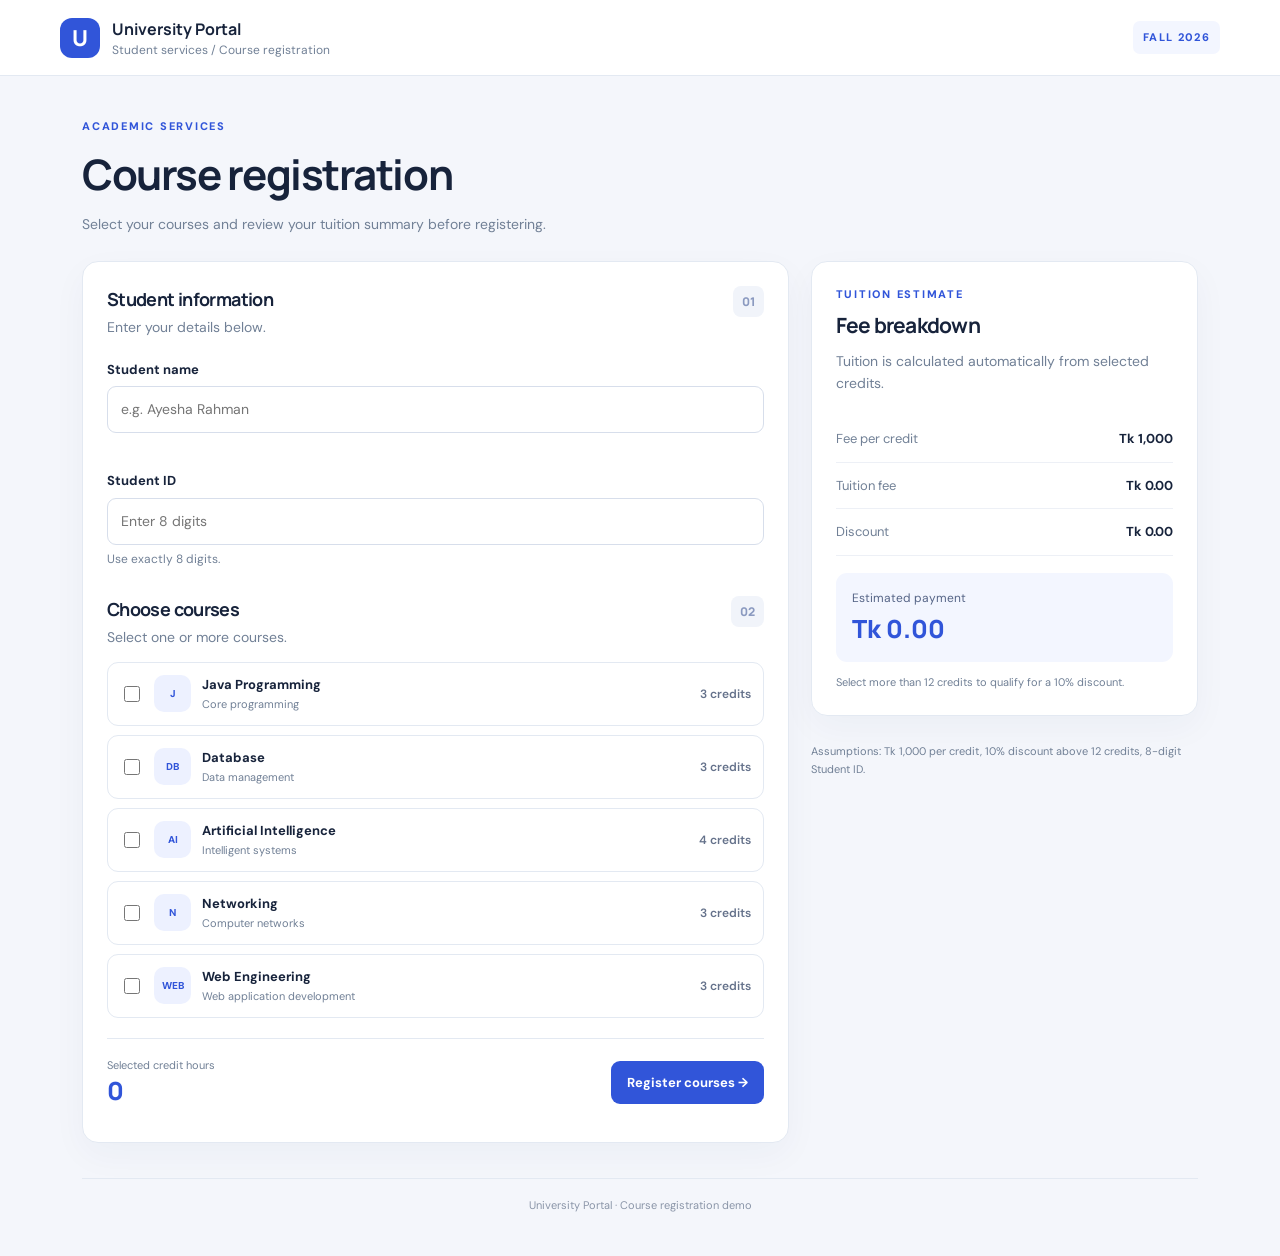
==== Lab_01_University_Course_Registration/index.html @ 403979a3 "Upload assignment dashboard" ====
<!DOCTYPE html>
<html lang="en"><head><meta charset="UTF-8"><meta name="viewport" content="width=device-width, initial-scale=1.0"><title>University Course Registration</title><link rel="stylesheet" href="style.css"></head>
<body>
<header class="topbar"><div class="brand-mark">U</div><div><strong>University Portal</strong><span>Student services / Course registration</span></div><span class="semester">FALL 2026</span></header>
<main class="page"><section class="intro"><p class="eyebrow">ACADEMIC SERVICES</p><h1>Course registration</h1><p>Select your courses and review your tuition summary before registering.</p></section>
<div class="layout"><section class="card"><div class="card-heading"><div><h2>Student information</h2><p>Enter your details below.</p></div><span class="step">01</span></div>
<form id="registrationForm" onsubmit="return false;" novalidate>
<div class="field"><label for="studentName">Student name</label><input id="studentName" type="text" placeholder="e.g. Ayesha Rahman"><small class="field-message"></small></div>
<div class="field"><label for="studentId">Student ID</label><input id="studentId" type="text" inputmode="numeric" maxlength="8" placeholder="Enter 8 digits" onblur="validateStudentId()"><small id="idMessage" class="field-message">Use exactly 8 digits.</small></div>
<div class="card-heading course-heading"><div><h2>Choose courses</h2><p>Select one or more courses.</p></div><span class="step">02</span></div>
<div class="course-list">
<label class="course-option"><input type="checkbox" name="course" value="Java" data-credit="3" onchange="updateCredits()"><span class="course-icon">J</span><span class="course-name"><strong>Java Programming</strong><small>Core programming</small></span><span class="credits">3 credits</span></label>
<label class="course-option"><input type="checkbox" name="course" value="Database" data-credit="3" onchange="updateCredits()"><span class="course-icon">DB</span><span class="course-name"><strong>Database</strong><small>Data management</small></span><span class="credits">3 credits</span></label>
<label class="course-option"><input type="checkbox" name="course" value="AI" data-credit="4" onchange="updateCredits()"><span class="course-icon">AI</span><span class="course-name"><strong>Artificial Intelligence</strong><small>Intelligent systems</small></span><span class="credits">4 credits</span></label>
<label class="course-option"><input type="checkbox" name="course" value="Networking" data-credit="3" onchange="updateCredits()"><span class="course-icon">N</span><span class="course-name"><strong>Networking</strong><small>Computer networks</small></span><span class="credits">3 credits</span></label>
<label class="course-option"><input type="checkbox" name="course" value="Web Engineering" data-credit="3" onchange="updateCredits()"><span class="course-icon">WEB</span><span class="course-name"><strong>Web Engineering</strong><small>Web application development</small></span><span class="credits">3 credits</span></label>
</div><div class="form-footer"><div><span class="muted-label">Selected credit hours</span><strong id="totalCredits" class="credit-number">0</strong></div><button type="button" class="primary-btn" onclick="registerCourses()">Register courses →</button></div><p id="formMessage" class="form-message" role="status" aria-live="polite"></p></form></section>
<aside class="side-column"><section class="card fee-card"><p class="eyebrow">TUITION ESTIMATE</p><h2>Fee breakdown</h2><p class="side-description">Tuition is calculated automatically from selected credits.</p><div class="fee-row"><span>Fee per credit</span><strong>Tk 1,000</strong></div><div class="fee-row"><span>Tuition fee</span><strong id="previewTuition">Tk 0.00</strong></div><div class="fee-row"><span>Discount</span><strong id="previewDiscount">Tk 0.00</strong></div><div class="fee-total"><span>Estimated payment</span><strong id="previewFinal">Tk 0.00</strong></div><p id="discountHint" class="discount-hint">Select more than 12 credits to qualify for a 10% discount.</p></section><section id="summary" class="card summary-card" hidden aria-live="polite"></section><p class="small-note">Assumptions: Tk 1,000 per credit, 10% discount above 12 credits, 8-digit Student ID.</p></aside></div><footer>University Portal · Course registration demo</footer></main><script src="script.js"></script></body></html>
---- Lab_01_University_Course_Registration/style.css ----
@import url('https://fonts.googleapis.com/css2?family=DM+Sans:wght@400;500;600;700&family=Manrope:wght@400;500;600;700;800&display=swap');
:root{--ink:#17233b;--muted:#718096;--line:#e3e9f2;--blue:#3155d9;--blue-dark:#2443b4;--pale:#f3f6ff;--green:#147d58;--bg:#f4f6fb}*{box-sizing:border-box}body{margin:0;background:var(--bg);color:var(--ink);font-family:'DM Sans',Arial,sans-serif;line-height:1.5}.topbar{height:76px;background:#fff;border-bottom:1px solid var(--line);display:flex;align-items:center;gap:12px;padding:0 max(24px,calc((100% - 1160px)/2))}.brand-mark{width:40px;height:40px;display:grid;place-items:center;background:var(--blue);color:#fff;font:800 22px Manrope,sans-serif;border-radius:12px}.topbar strong,.topbar span{display:block}.topbar strong{font-family:Manrope,sans-serif}.topbar div:nth-child(2) span{font-size:12px;color:var(--muted)}.semester{margin-left:auto!important;font-size:11px!important;letter-spacing:.12em;font-weight:800;color:var(--blue)!important;background:var(--pale);padding:8px 10px;border-radius:7px}.page{max-width:1160px;margin:0 auto;padding:42px 22px}.intro{margin-bottom:26px}.eyebrow{font-size:11px;font-weight:800;letter-spacing:.16em;color:var(--blue);margin:0 0 8px}h1,h2{font-family:Manrope,Arial,sans-serif;letter-spacing:-.035em}h1{font-size:clamp(30px,4vw,42px);margin:0 0 8px}h2{font-size:18px;margin:0 0 4px}.intro>p:last-child,.card-heading p,.side-description{color:var(--muted);margin:0;font-size:14px}.layout{display:grid;grid-template-columns:minmax(0,1.55fr) minmax(280px,.85fr);gap:22px;align-items:start}.card{background:#fff;border:1px solid var(--line);border-radius:16px;padding:24px;box-shadow:0 12px 35px #23365a0a;min-width:0}.card-heading{display:flex;justify-content:space-between;align-items:flex-start;margin-bottom:22px}.step{font:800 12px Manrope,sans-serif;color:#8b9ac0;background:#f1f4fa;border-radius:8px;padding:7px 9px}.field{margin-bottom:17px}.field label{display:block;font-size:13px;font-weight:700;margin-bottom:7px}.field input{width:100%;padding:12px 13px;border:1px solid #d7deeb;border-radius:9px;font:inherit;font-size:14px;color:var(--ink);background:#fff}.field input:focus{outline:none;border-color:var(--blue);box-shadow:0 0 0 3px #3155d91a}.field-message{display:block;font-size:12px;color:var(--muted);margin-top:5px;min-height:16px}.course-heading{margin-top:28px;margin-bottom:14px}.course-list{display:grid;gap:9px}.course-option{display:flex;align-items:center;gap:11px;padding:12px;border:1px solid var(--line);border-radius:11px;cursor:pointer}.course-option:hover,.course-option:has(input:checked){border-color:#9caff5;background:#f7f8ff}.course-option input{accent-color:var(--blue);width:16px;height:16px;flex:0 0 auto}.course-icon{width:37px;height:37px;display:grid;place-items:center;border-radius:10px;background:#edf1ff;color:var(--blue);font-size:10px;font-weight:800;flex:0 0 auto}.course-name{display:flex;flex-direction:column;min-width:0}.course-name strong{font-size:13px}.course-name small{font-size:11px;color:var(--muted);margin-top:2px}.credits{margin-left:auto;white-space:nowrap;font-size:12px;color:#65728b;font-weight:600}.form-footer{margin-top:20px;padding-top:18px;border-top:1px solid var(--line);display:flex;justify-content:space-between;align-items:center;gap:15px}.muted-label{display:block;font-size:11px;color:var(--muted)}.credit-number{font:800 25px Manrope,sans-serif;color:var(--blue)}button{font:700 13px 'DM Sans',sans-serif;cursor:pointer;border:0}.primary-btn{background:var(--blue);color:#fff;padding:13px 16px;border-radius:9px}.primary-btn:hover{background:var(--blue-dark)}.form-message{font-size:13px;margin:10px 0 0;color:#b42318}.side-column{display:grid;gap:16px}.fee-card{position:sticky;top:18px}.fee-card h2{font-size:21px;margin-bottom:8px}.side-description{line-height:1.6;margin-bottom:22px}.fee-row{display:flex;justify-content:space-between;gap:10px;padding:13px 0;border-bottom:1px solid #edf0f6;font-size:13px}.fee-row span{color:var(--muted)}.fee-row strong{text-align:right}.fee-total{margin-top:17px;background:var(--pale);padding:16px;border-radius:11px;display:flex;flex-direction:column;gap:4px}.fee-total span{font-size:12px;color:#566587}.fee-total strong{font:800 25px Manrope,sans-serif;color:var(--blue)}.discount-hint,.small-note{font-size:11px;color:var(--muted);line-height:1.6}.discount-hint{margin:12px 0 0}.summary-card h2{color:var(--green)}.summary-card p,.summary-card li{font-size:13px;line-height:1.7}.summary-card h3{font-size:14px;margin-bottom:4px}.summary-card ul{padding-left:20px}footer{text-align:center;font-size:11px;color:#8a95a8;margin-top:35px;padding-top:18px;border-top:1px solid var(--line)}[hidden]{display:none!important}@media(max-width:800px){.layout{grid-template-columns:1fr}.fee-card{position:static}.page{padding:30px 15px}.topbar{padding:0 16px}}@media(max-width:460px){.card{padding:17px}.form-footer{align-items:stretch;flex-direction:column}.primary-btn{width:100%}.course-option{gap:8px}.credits{font-size:11px}.semester{font-size:9px!important;padding:7px}}@media print{body{background:#fff}.topbar,.intro,.course-heading,.course-list,.form-footer,footer,.small-note{display:none}.page{padding:0}.layout{display:block}.card{box-shadow:none}.fee-card{position:static}}
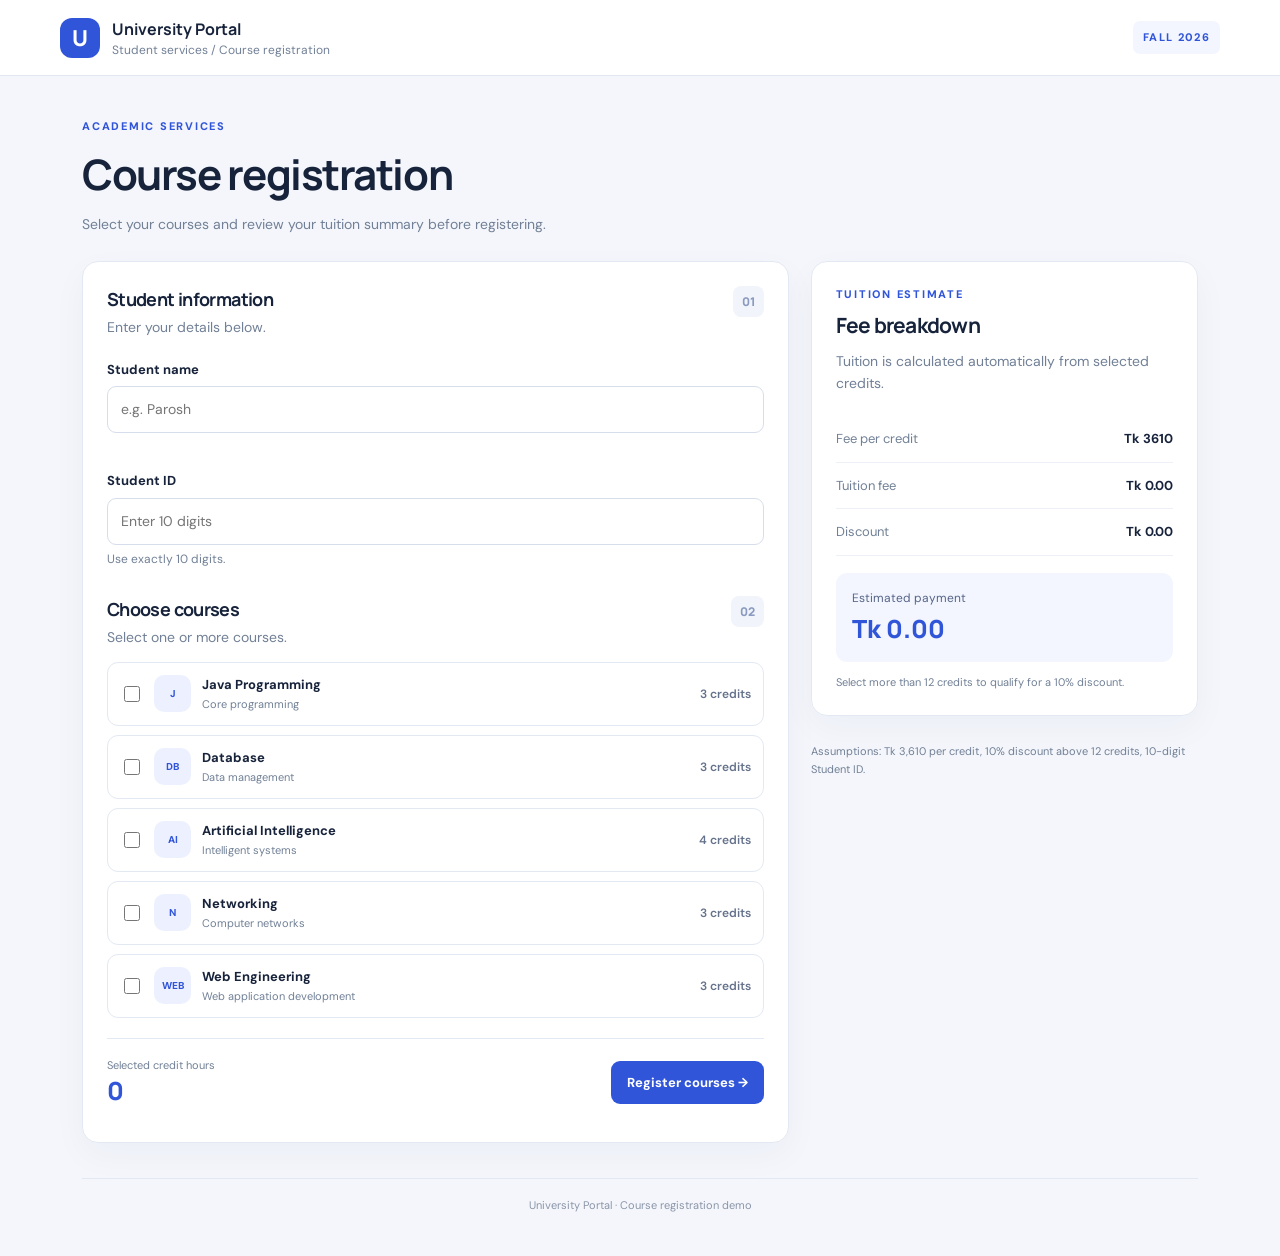
==== commit bb55f21b: "Update project files" ====
--- a/Lab_01_University_Course_Registration/index.html
+++ b/Lab_01_University_Course_Registration/index.html
@@ -1,18 +1,194 @@
-<!DOCTYPE html>
-<html lang="en"><head><meta charset="UTF-8"><meta name="viewport" content="width=device-width, initial-scale=1.0"><title>University Course Registration</title><link rel="stylesheet" href="style.css"></head>
-<body>
-<header class="topbar"><div class="brand-mark">U</div><div><strong>University Portal</strong><span>Student services / Course registration</span></div><span class="semester">FALL 2026</span></header>
-<main class="page"><section class="intro"><p class="eyebrow">ACADEMIC SERVICES</p><h1>Course registration</h1><p>Select your courses and review your tuition summary before registering.</p></section>
-<div class="layout"><section class="card"><div class="card-heading"><div><h2>Student information</h2><p>Enter your details below.</p></div><span class="step">01</span></div>
-<form id="registrationForm" onsubmit="return false;" novalidate>
-<div class="field"><label for="studentName">Student name</label><input id="studentName" type="text" placeholder="e.g. Ayesha Rahman"><small class="field-message"></small></div>
-<div class="field"><label for="studentId">Student ID</label><input id="studentId" type="text" inputmode="numeric" maxlength="8" placeholder="Enter 8 digits" onblur="validateStudentId()"><small id="idMessage" class="field-message">Use exactly 8 digits.</small></div>
-<div class="card-heading course-heading"><div><h2>Choose courses</h2><p>Select one or more courses.</p></div><span class="step">02</span></div>
-<div class="course-list">
-<label class="course-option"><input type="checkbox" name="course" value="Java" data-credit="3" onchange="updateCredits()"><span class="course-icon">J</span><span class="course-name"><strong>Java Programming</strong><small>Core programming</small></span><span class="credits">3 credits</span></label>
-<label class="course-option"><input type="checkbox" name="course" value="Database" data-credit="3" onchange="updateCredits()"><span class="course-icon">DB</span><span class="course-name"><strong>Database</strong><small>Data management</small></span><span class="credits">3 credits</span></label>
-<label class="course-option"><input type="checkbox" name="course" value="AI" data-credit="4" onchange="updateCredits()"><span class="course-icon">AI</span><span class="course-name"><strong>Artificial Intelligence</strong><small>Intelligent systems</small></span><span class="credits">4 credits</span></label>
-<label class="course-option"><input type="checkbox" name="course" value="Networking" data-credit="3" onchange="updateCredits()"><span class="course-icon">N</span><span class="course-name"><strong>Networking</strong><small>Computer networks</small></span><span class="credits">3 credits</span></label>
-<label class="course-option"><input type="checkbox" name="course" value="Web Engineering" data-credit="3" onchange="updateCredits()"><span class="course-icon">WEB</span><span class="course-name"><strong>Web Engineering</strong><small>Web application development</small></span><span class="credits">3 credits</span></label>
-</div><div class="form-footer"><div><span class="muted-label">Selected credit hours</span><strong id="totalCredits" class="credit-number">0</strong></div><button type="button" class="primary-btn" onclick="registerCourses()">Register courses →</button></div><p id="formMessage" class="form-message" role="status" aria-live="polite"></p></form></section>
-<aside class="side-column"><section class="card fee-card"><p class="eyebrow">TUITION ESTIMATE</p><h2>Fee breakdown</h2><p class="side-description">Tuition is calculated automatically from selected credits.</p><div class="fee-row"><span>Fee per credit</span><strong>Tk 1,000</strong></div><div class="fee-row"><span>Tuition fee</span><strong id="previewTuition">Tk 0.00</strong></div><div class="fee-row"><span>Discount</span><strong id="previewDiscount">Tk 0.00</strong></div><div class="fee-total"><span>Estimated payment</span><strong id="previewFinal">Tk 0.00</strong></div><p id="discountHint" class="discount-hint">Select more than 12 credits to qualify for a 10% discount.</p></section><section id="summary" class="card summary-card" hidden aria-live="polite"></section><p class="small-note">Assumptions: Tk 1,000 per credit, 10% discount above 12 credits, 8-digit Student ID.</p></aside></div><footer>University Portal · Course registration demo</footer></main><script src="script.js"></script></body></html>+<!doctype html>
+<html lang="en">
+  <head>
+    <meta charset="UTF-8" />
+    <meta name="viewport" content="width=device-width, initial-scale=1.0" />
+    <title>University Course Registration</title>
+    <link rel="stylesheet" href="style.css" />
+  </head>
+
+  <body>
+    <header class="topbar">
+      <div class="brand-mark">U</div>
+      <div>
+        <strong>University Portal</strong
+        ><span>Student services / Course registration</span>
+      </div>
+      <span class="semester">FALL 2026</span>
+    </header>
+    <main class="page">
+      <section class="intro">
+        <p class="eyebrow">ACADEMIC SERVICES</p>
+        <h1>Course registration</h1>
+        <p>
+          Select your courses and review your tuition summary before
+          registering.
+        </p>
+      </section>
+      <div class="layout">
+        <section class="card">
+          <div class="card-heading">
+            <div>
+              <h2>Student information</h2>
+              <p>Enter your details below.</p>
+            </div>
+            <span class="step">01</span>
+          </div>
+          <form id="registrationForm" onsubmit="return false;" novalidate>
+            <div class="field">
+              <label for="studentName">Student name</label
+              ><input
+                id="studentName"
+                type="text"
+                placeholder="e.g. Parosh"
+              /><small class="field-message"></small>
+            </div>
+            <div class="field">
+              <label for="studentId">Student ID</label
+              ><input
+                id="studentId"
+                type="text"
+                inputmode="numeric"
+                maxlength="10"
+                placeholder="Enter 10 digits"
+                onblur="validateStudentId()"
+              /><small id="idMessage" class="field-message"
+                >Use exactly 10 digits.</small
+              >
+            </div>
+            <div class="card-heading course-heading">
+              <div>
+                <h2>Choose courses</h2>
+                <p>Select one or more courses.</p>
+              </div>
+              <span class="step">02</span>
+            </div>
+            <div class="course-list">
+              <label class="course-option"
+                ><input
+                  type="checkbox"
+                  name="course"
+                  value="Java"
+                  data-credit="3"
+                  onchange="updateCredits()"
+                /><span class="course-icon">J</span
+                ><span class="course-name"
+                  ><strong>Java Programming</strong
+                  ><small>Core programming</small></span
+                ><span class="credits">3 credits</span></label
+              >
+              <label class="course-option"
+                ><input
+                  type="checkbox"
+                  name="course"
+                  value="Database"
+                  data-credit="3"
+                  onchange="updateCredits()"
+                /><span class="course-icon">DB</span
+                ><span class="course-name"
+                  ><strong>Database</strong><small>Data management</small></span
+                ><span class="credits">3 credits</span></label
+              >
+              <label class="course-option"
+                ><input
+                  type="checkbox"
+                  name="course"
+                  value="AI"
+                  data-credit="4"
+                  onchange="updateCredits()"
+                /><span class="course-icon">AI</span
+                ><span class="course-name"
+                  ><strong>Artificial Intelligence</strong
+                  ><small>Intelligent systems</small></span
+                ><span class="credits">4 credits</span></label
+              >
+              <label class="course-option"
+                ><input
+                  type="checkbox"
+                  name="course"
+                  value="Networking"
+                  data-credit="3"
+                  onchange="updateCredits()"
+                /><span class="course-icon">N</span
+                ><span class="course-name"
+                  ><strong>Networking</strong
+                  ><small>Computer networks</small></span
+                ><span class="credits">3 credits</span></label
+              >
+              <label class="course-option"
+                ><input
+                  type="checkbox"
+                  name="course"
+                  value="Web Engineering"
+                  data-credit="3"
+                  onchange="updateCredits()"
+                /><span class="course-icon">WEB</span
+                ><span class="course-name"
+                  ><strong>Web Engineering</strong
+                  ><small>Web application development</small></span
+                ><span class="credits">3 credits</span></label
+              >
+            </div>
+            <div class="form-footer">
+              <div>
+                <span class="muted-label">Selected credit hours</span
+                ><strong id="totalCredits" class="credit-number">0</strong>
+              </div>
+              <button
+                type="button"
+                class="primary-btn"
+                onclick="registerCourses()"
+              >
+                Register courses →
+              </button>
+            </div>
+            <p
+              id="formMessage"
+              class="form-message"
+              role="status"
+              aria-live="polite"
+            ></p>
+          </form>
+        </section>
+        <aside class="side-column">
+          <section class="card fee-card">
+            <p class="eyebrow">TUITION ESTIMATE</p>
+            <h2>Fee breakdown</h2>
+            <p class="side-description">
+              Tuition is calculated automatically from selected credits.
+            </p>
+            <div class="fee-row">
+              <span>Fee per credit</span><strong>Tk 3610</strong>
+            </div>
+            <div class="fee-row">
+              <span>Tuition fee</span
+              ><strong id="previewTuition">Tk 0.00</strong>
+            </div>
+            <div class="fee-row">
+              <span>Discount</span><strong id="previewDiscount">Tk 0.00</strong>
+            </div>
+            <div class="fee-total">
+              <span>Estimated payment</span
+              ><strong id="previewFinal">Tk 0.00</strong>
+            </div>
+            <p id="discountHint" class="discount-hint">
+              Select more than 12 credits to qualify for a 10% discount.
+            </p>
+          </section>
+          <section
+            id="summary"
+            class="card summary-card"
+            hidden
+            aria-live="polite"
+          ></section>
+          <p class="small-note">
+            Assumptions: Tk 3,610 per credit, 10% discount above 12 credits,
+            10-digit Student ID.
+          </p>
+        </aside>
+      </div>
+      <footer>University Portal · Course registration demo</footer>
+    </main>
+    <script src="script.js"></script>
+  </body>
+</html>
--- a/Lab_01_University_Course_Registration/style.css
+++ b/Lab_01_University_Course_Registration/style.css
@@ -1,2 +1,405 @@
-@import url('https://fonts.googleapis.com/css2?family=DM+Sans:wght@400;500;600;700&family=Manrope:wght@400;500;600;700;800&display=swap');
-:root{--ink:#17233b;--muted:#718096;--line:#e3e9f2;--blue:#3155d9;--blue-dark:#2443b4;--pale:#f3f6ff;--green:#147d58;--bg:#f4f6fb}*{box-sizing:border-box}body{margin:0;background:var(--bg);color:var(--ink);font-family:'DM Sans',Arial,sans-serif;line-height:1.5}.topbar{height:76px;background:#fff;border-bottom:1px solid var(--line);display:flex;align-items:center;gap:12px;padding:0 max(24px,calc((100% - 1160px)/2))}.brand-mark{width:40px;height:40px;display:grid;place-items:center;background:var(--blue);color:#fff;font:800 22px Manrope,sans-serif;border-radius:12px}.topbar strong,.topbar span{display:block}.topbar strong{font-family:Manrope,sans-serif}.topbar div:nth-child(2) span{font-size:12px;color:var(--muted)}.semester{margin-left:auto!important;font-size:11px!important;letter-spacing:.12em;font-weight:800;color:var(--blue)!important;background:var(--pale);padding:8px 10px;border-radius:7px}.page{max-width:1160px;margin:0 auto;padding:42px 22px}.intro{margin-bottom:26px}.eyebrow{font-size:11px;font-weight:800;letter-spacing:.16em;color:var(--blue);margin:0 0 8px}h1,h2{font-family:Manrope,Arial,sans-serif;letter-spacing:-.035em}h1{font-size:clamp(30px,4vw,42px);margin:0 0 8px}h2{font-size:18px;margin:0 0 4px}.intro>p:last-child,.card-heading p,.side-description{color:var(--muted);margin:0;font-size:14px}.layout{display:grid;grid-template-columns:minmax(0,1.55fr) minmax(280px,.85fr);gap:22px;align-items:start}.card{background:#fff;border:1px solid var(--line);border-radius:16px;padding:24px;box-shadow:0 12px 35px #23365a0a;min-width:0}.card-heading{display:flex;justify-content:space-between;align-items:flex-start;margin-bottom:22px}.step{font:800 12px Manrope,sans-serif;color:#8b9ac0;background:#f1f4fa;border-radius:8px;padding:7px 9px}.field{margin-bottom:17px}.field label{display:block;font-size:13px;font-weight:700;margin-bottom:7px}.field input{width:100%;padding:12px 13px;border:1px solid #d7deeb;border-radius:9px;font:inherit;font-size:14px;color:var(--ink);background:#fff}.field input:focus{outline:none;border-color:var(--blue);box-shadow:0 0 0 3px #3155d91a}.field-message{display:block;font-size:12px;color:var(--muted);margin-top:5px;min-height:16px}.course-heading{margin-top:28px;margin-bottom:14px}.course-list{display:grid;gap:9px}.course-option{display:flex;align-items:center;gap:11px;padding:12px;border:1px solid var(--line);border-radius:11px;cursor:pointer}.course-option:hover,.course-option:has(input:checked){border-color:#9caff5;background:#f7f8ff}.course-option input{accent-color:var(--blue);width:16px;height:16px;flex:0 0 auto}.course-icon{width:37px;height:37px;display:grid;place-items:center;border-radius:10px;background:#edf1ff;color:var(--blue);font-size:10px;font-weight:800;flex:0 0 auto}.course-name{display:flex;flex-direction:column;min-width:0}.course-name strong{font-size:13px}.course-name small{font-size:11px;color:var(--muted);margin-top:2px}.credits{margin-left:auto;white-space:nowrap;font-size:12px;color:#65728b;font-weight:600}.form-footer{margin-top:20px;padding-top:18px;border-top:1px solid var(--line);display:flex;justify-content:space-between;align-items:center;gap:15px}.muted-label{display:block;font-size:11px;color:var(--muted)}.credit-number{font:800 25px Manrope,sans-serif;color:var(--blue)}button{font:700 13px 'DM Sans',sans-serif;cursor:pointer;border:0}.primary-btn{background:var(--blue);color:#fff;padding:13px 16px;border-radius:9px}.primary-btn:hover{background:var(--blue-dark)}.form-message{font-size:13px;margin:10px 0 0;color:#b42318}.side-column{display:grid;gap:16px}.fee-card{position:sticky;top:18px}.fee-card h2{font-size:21px;margin-bottom:8px}.side-description{line-height:1.6;margin-bottom:22px}.fee-row{display:flex;justify-content:space-between;gap:10px;padding:13px 0;border-bottom:1px solid #edf0f6;font-size:13px}.fee-row span{color:var(--muted)}.fee-row strong{text-align:right}.fee-total{margin-top:17px;background:var(--pale);padding:16px;border-radius:11px;display:flex;flex-direction:column;gap:4px}.fee-total span{font-size:12px;color:#566587}.fee-total strong{font:800 25px Manrope,sans-serif;color:var(--blue)}.discount-hint,.small-note{font-size:11px;color:var(--muted);line-height:1.6}.discount-hint{margin:12px 0 0}.summary-card h2{color:var(--green)}.summary-card p,.summary-card li{font-size:13px;line-height:1.7}.summary-card h3{font-size:14px;margin-bottom:4px}.summary-card ul{padding-left:20px}footer{text-align:center;font-size:11px;color:#8a95a8;margin-top:35px;padding-top:18px;border-top:1px solid var(--line)}[hidden]{display:none!important}@media(max-width:800px){.layout{grid-template-columns:1fr}.fee-card{position:static}.page{padding:30px 15px}.topbar{padding:0 16px}}@media(max-width:460px){.card{padding:17px}.form-footer{align-items:stretch;flex-direction:column}.primary-btn{width:100%}.course-option{gap:8px}.credits{font-size:11px}.semester{font-size:9px!important;padding:7px}}@media print{body{background:#fff}.topbar,.intro,.course-heading,.course-list,.form-footer,footer,.small-note{display:none}.page{padding:0}.layout{display:block}.card{box-shadow:none}.fee-card{position:static}}+@import url("https://fonts.googleapis.com/css2?family=DM+Sans:wght@400;500;600;700&family=Manrope:wght@400;500;600;700;800&display=swap");
+:root {
+  --ink: #17233b;
+  --muted: #718096;
+  --line: #e3e9f2;
+  --blue: #3155d9;
+  --blue-dark: #2443b4;
+  --pale: #f3f6ff;
+  --green: #147d58;
+  --bg: #f4f6fb;
+}
+* {
+  box-sizing: border-box;
+}
+body {
+  margin: 0;
+  background: var(--bg);
+  color: var(--ink);
+  font-family: "DM Sans", Arial, sans-serif;
+  line-height: 1.5;
+}
+.topbar {
+  height: 76px;
+  background: #fff;
+  border-bottom: 1px solid var(--line);
+  display: flex;
+  align-items: center;
+  gap: 12px;
+  padding: 0 max(24px, calc((100% - 1160px) / 2));
+}
+.brand-mark {
+  width: 40px;
+  height: 40px;
+  display: grid;
+  place-items: center;
+  background: var(--blue);
+  color: #fff;
+  font:
+    800 22px Manrope,
+    sans-serif;
+  border-radius: 12px;
+}
+.topbar strong,
+.topbar span {
+  display: block;
+}
+.topbar strong {
+  font-family: Manrope, sans-serif;
+}
+.topbar div:nth-child(2) span {
+  font-size: 12px;
+  color: var(--muted);
+}
+.semester {
+  margin-left: auto !important;
+  font-size: 11px !important;
+  letter-spacing: 0.12em;
+  font-weight: 800;
+  color: var(--blue) !important;
+  background: var(--pale);
+  padding: 8px 10px;
+  border-radius: 7px;
+}
+.page {
+  max-width: 1160px;
+  margin: 0 auto;
+  padding: 42px 22px;
+}
+.intro {
+  margin-bottom: 26px;
+}
+.eyebrow {
+  font-size: 11px;
+  font-weight: 800;
+  letter-spacing: 0.16em;
+  color: var(--blue);
+  margin: 0 0 8px;
+}
+h1,
+h2 {
+  font-family: Manrope, Arial, sans-serif;
+  letter-spacing: -0.035em;
+}
+h1 {
+  font-size: clamp(30px, 4vw, 42px);
+  margin: 0 0 8px;
+}
+h2 {
+  font-size: 18px;
+  margin: 0 0 4px;
+}
+.intro > p:last-child,
+.card-heading p,
+.side-description {
+  color: var(--muted);
+  margin: 0;
+  font-size: 14px;
+}
+.layout {
+  display: grid;
+  grid-template-columns: minmax(0, 1.55fr) minmax(280px, 0.85fr);
+  gap: 22px;
+  align-items: start;
+}
+.card {
+  background: #fff;
+  border: 1px solid var(--line);
+  border-radius: 16px;
+  padding: 24px;
+  box-shadow: 0 12px 35px #23365a0a;
+  min-width: 0;
+}
+.card-heading {
+  display: flex;
+  justify-content: space-between;
+  align-items: flex-start;
+  margin-bottom: 22px;
+}
+.step {
+  font:
+    800 12px Manrope,
+    sans-serif;
+  color: #8b9ac0;
+  background: #f1f4fa;
+  border-radius: 8px;
+  padding: 7px 9px;
+}
+.field {
+  margin-bottom: 17px;
+}
+.field label {
+  display: block;
+  font-size: 13px;
+  font-weight: 700;
+  margin-bottom: 7px;
+}
+.field input {
+  width: 100%;
+  padding: 12px 13px;
+  border: 1px solid #d7deeb;
+  border-radius: 9px;
+  font: inherit;
+  font-size: 14px;
+  color: var(--ink);
+  background: #fff;
+}
+.field input:focus {
+  outline: none;
+  border-color: var(--blue);
+  box-shadow: 0 0 0 3px #3155d91a;
+}
+.field-message {
+  display: block;
+  font-size: 12px;
+  color: var(--muted);
+  margin-top: 5px;
+  min-height: 16px;
+}
+.course-heading {
+  margin-top: 28px;
+  margin-bottom: 14px;
+}
+.course-list {
+  display: grid;
+  gap: 9px;
+}
+.course-option {
+  display: flex;
+  align-items: center;
+  gap: 11px;
+  padding: 12px;
+  border: 1px solid var(--line);
+  border-radius: 11px;
+  cursor: pointer;
+}
+.course-option:hover,
+.course-option:has(input:checked) {
+  border-color: #9caff5;
+  background: #f7f8ff;
+}
+.course-option input {
+  accent-color: var(--blue);
+  width: 16px;
+  height: 16px;
+  flex: 0 0 auto;
+}
+.course-icon {
+  width: 37px;
+  height: 37px;
+  display: grid;
+  place-items: center;
+  border-radius: 10px;
+  background: #edf1ff;
+  color: var(--blue);
+  font-size: 10px;
+  font-weight: 800;
+  flex: 0 0 auto;
+}
+.course-name {
+  display: flex;
+  flex-direction: column;
+  min-width: 0;
+}
+.course-name strong {
+  font-size: 13px;
+}
+.course-name small {
+  font-size: 11px;
+  color: var(--muted);
+  margin-top: 2px;
+}
+.credits {
+  margin-left: auto;
+  white-space: nowrap;
+  font-size: 12px;
+  color: #65728b;
+  font-weight: 600;
+}
+.form-footer {
+  margin-top: 20px;
+  padding-top: 18px;
+  border-top: 1px solid var(--line);
+  display: flex;
+  justify-content: space-between;
+  align-items: center;
+  gap: 15px;
+}
+.muted-label {
+  display: block;
+  font-size: 11px;
+  color: var(--muted);
+}
+.credit-number {
+  font:
+    800 25px Manrope,
+    sans-serif;
+  color: var(--blue);
+}
+button {
+  font:
+    700 13px "DM Sans",
+    sans-serif;
+  cursor: pointer;
+  border: 0;
+}
+.primary-btn {
+  background: var(--blue);
+  color: #fff;
+  padding: 13px 16px;
+  border-radius: 9px;
+}
+.primary-btn:hover {
+  background: var(--blue-dark);
+}
+.form-message {
+  font-size: 13px;
+  margin: 10px 0 0;
+  color: #b42318;
+}
+.side-column {
+  display: grid;
+  gap: 16px;
+}
+.fee-card {
+  position: sticky;
+  top: 18px;
+}
+.fee-card h2 {
+  font-size: 21px;
+  margin-bottom: 8px;
+}
+.side-description {
+  line-height: 1.6;
+  margin-bottom: 22px;
+}
+.fee-row {
+  display: flex;
+  justify-content: space-between;
+  gap: 10px;
+  padding: 13px 0;
+  border-bottom: 1px solid #edf0f6;
+  font-size: 13px;
+}
+.fee-row span {
+  color: var(--muted);
+}
+.fee-row strong {
+  text-align: right;
+}
+.fee-total {
+  margin-top: 17px;
+  background: var(--pale);
+  padding: 16px;
+  border-radius: 11px;
+  display: flex;
+  flex-direction: column;
+  gap: 4px;
+}
+.fee-total span {
+  font-size: 12px;
+  color: #566587;
+}
+.fee-total strong {
+  font:
+    800 25px Manrope,
+    sans-serif;
+  color: var(--blue);
+}
+.discount-hint,
+.small-note {
+  font-size: 11px;
+  color: var(--muted);
+  line-height: 1.6;
+}
+.discount-hint {
+  margin: 12px 0 0;
+}
+.summary-card h2 {
+  color: var(--green);
+}
+.summary-card p,
+.summary-card li {
+  font-size: 13px;
+  line-height: 1.7;
+}
+.summary-card h3 {
+  font-size: 14px;
+  margin-bottom: 4px;
+}
+.summary-card ul {
+  padding-left: 20px;
+}
+footer {
+  text-align: center;
+  font-size: 11px;
+  color: #8a95a8;
+  margin-top: 35px;
+  padding-top: 18px;
+  border-top: 1px solid var(--line);
+}
+[hidden] {
+  display: none !important;
+}
+@media (max-width: 800px) {
+  .layout {
+    grid-template-columns: 1fr;
+  }
+  .fee-card {
+    position: static;
+  }
+  .page {
+    padding: 30px 15px;
+  }
+  .topbar {
+    padding: 0 16px;
+  }
+}
+@media (max-width: 460px) {
+  .card {
+    padding: 17px;
+  }
+  .form-footer {
+    align-items: stretch;
+    flex-direction: column;
+  }
+  .primary-btn {
+    width: 100%;
+  }
+  .course-option {
+    gap: 8px;
+  }
+  .credits {
+    font-size: 11px;
+  }
+  .semester {
+    font-size: 9px !important;
+    padding: 7px;
+  }
+}
+@media print {
+  body {
+    background: #fff;
+  }
+  .topbar,
+  .intro,
+  .course-heading,
+  .course-list,
+  .form-footer,
+  footer,
+  .small-note {
+    display: none;
+  }
+  .page {
+    padding: 0;
+  }
+  .layout {
+    display: block;
+  }
+  .card {
+    box-shadow: none;
+  }
+  .fee-card {
+    position: static;
+  }
+}
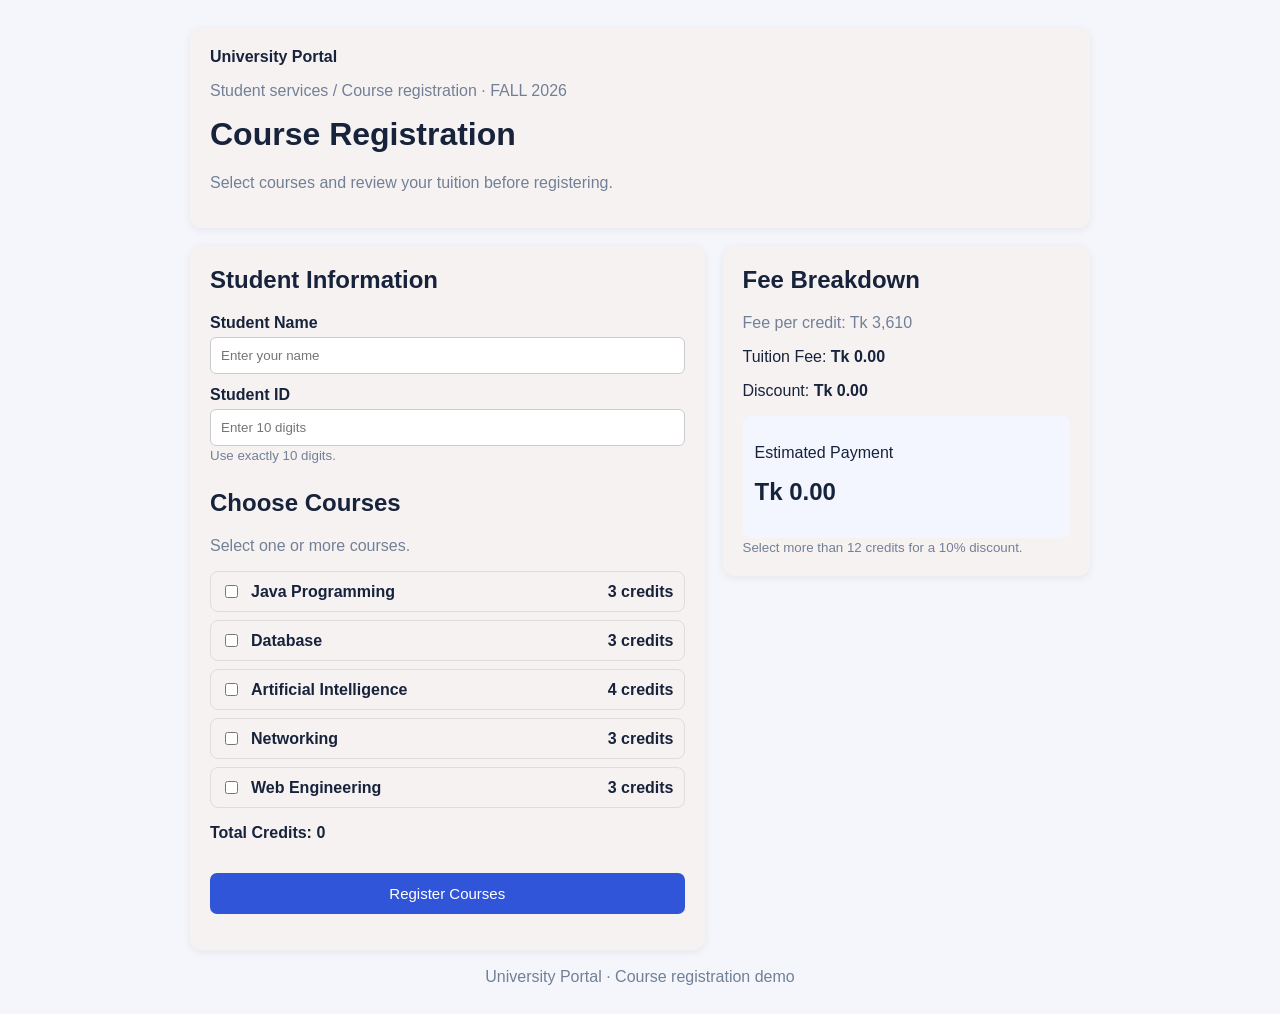
==== commit b12f75ff: "New Assignment 1 to 10 of HTML, CSS and JavaScript" ====
--- a/Lab_01_University_Course_Registration/index.html
+++ b/Lab_01_University_Course_Registration/index.html
@@ -4,191 +4,315 @@
     <meta charset="UTF-8" />
     <meta name="viewport" content="width=device-width, initial-scale=1.0" />
     <title>University Course Registration</title>
-    <link rel="stylesheet" href="style.css" />
+    <style>
+      body {
+        font-family: Arial, sans-serif;
+        background: #f4f6fb;
+        color: #17233b;
+        padding: 20px;
+      }
+      .page {
+        max-width: 900px;
+        margin: auto;
+      }
+      .card {
+        background: rgb(247, 242, 242);
+        padding: 20px;
+        margin-bottom: 18px;
+        border-radius: 12px;
+        box-shadow: 0 2px 10px #0001;
+      }
+      h1,
+      h2 {
+        margin-top: 0;
+      }
+      label {
+        display: block;
+        margin: 12px 0 5px;
+        font-weight: bold;
+      }
+      input[type="text"] {
+        width: 100%;
+        padding: 10px;
+        box-sizing: border-box;
+        border: 1px solid #ccc;
+        border-radius: 6px;
+      }
+      .course {
+        display: flex;
+        align-items: center;
+        gap: 10px;
+        padding: 10px;
+        margin: 8px 0;
+        border: 1px solid #ddd;
+        border-radius: 8px;
+      }
+      .course span {
+        flex: 1;
+      }
+      button {
+        width: 100%;
+        padding: 12px;
+        margin-top: 15px;
+        background: #3155d9;
+        color: white;
+        border: 0;
+        border-radius: 7px;
+        cursor: pointer;
+        font-size: 15px;
+      }
+      button:hover {
+        background: #2443b4;
+      }
+      .muted {
+        color: #718096;
+      }
+      .total {
+        background: #f3f6ff;
+        padding: 12px;
+        border-radius: 8px;
+      }
+      .error {
+        color: #b42318;
+      }
+      .success {
+        color: #147d58;
+      }
+      #summary {
+        display: none;
+      }
+      @media (min-width: 700px) {
+        .columns {
+          display: grid;
+          grid-template-columns: 1.4fr 1fr;
+          gap: 18px;
+          align-items: start;
+        }
+      }
+    </style>
   </head>
-
   <body>
-    <header class="topbar">
-      <div class="brand-mark">U</div>
-      <div>
-        <strong>University Portal</strong
-        ><span>Student services / Course registration</span>
-      </div>
-      <span class="semester">FALL 2026</span>
-    </header>
-    <main class="page">
-      <section class="intro">
-        <p class="eyebrow">ACADEMIC SERVICES</p>
-        <h1>Course registration</h1>
-        <p>
-          Select your courses and review your tuition summary before
-          registering.
+    <div class="page">
+      <header class="card">
+        <strong>University Portal</strong>
+        <p class="muted">Student services / Course registration · FALL 2026</p>
+        <h1>Course Registration</h1>
+        <p class="muted">
+          Select courses and review your tuition before registering.
         </p>
-      </section>
-      <div class="layout">
+      </header>
+
+      <div class="columns">
         <section class="card">
-          <div class="card-heading">
-            <div>
-              <h2>Student information</h2>
-              <p>Enter your details below.</p>
+          <h2>Student Information</h2>
+          <label for="studentName">Student Name</label>
+          <input type="text" id="studentName" placeholder="Enter your name" />
+
+          <label for="studentId">Student ID</label>
+          <input
+            type="text"
+            id="studentId"
+            maxlength="10"
+            placeholder="Enter 10 digits"
+            onblur="validateStudentId()"
+          />
+          <small id="idMessage" class="muted">Use exactly 10 digits.</small>
+
+          <h2 style="margin-top: 25px">Choose Courses</h2>
+          <p class="muted">Select one or more courses.</p>
+
+          <label class="course"
+            ><input
+              type="checkbox"
+              name="course"
+              value="Java Programming"
+              data-credit="3"
+              onchange="updateCredits()"
+            /><span>Java Programming</span>3 credits</label
+          >
+          <label class="course"
+            ><input
+              type="checkbox"
+              name="course"
+              value="Database"
+              data-credit="3"
+              onchange="updateCredits()"
+            /><span>Database</span>3 credits</label
+          >
+          <label class="course"
+            ><input
+              type="checkbox"
+              name="course"
+              value="Artificial Intelligence"
+              data-credit="4"
+              onchange="updateCredits()"
+            /><span>Artificial Intelligence</span>4 credits</label
+          >
+          <label class="course"
+            ><input
+              type="checkbox"
+              name="course"
+              value="Networking"
+              data-credit="3"
+              onchange="updateCredits()"
+            /><span>Networking</span>3 credits</label
+          >
+          <label class="course"
+            ><input
+              type="checkbox"
+              name="course"
+              value="Web Engineering"
+              data-credit="3"
+              onchange="updateCredits()"
+            /><span>Web Engineering</span>3 credits</label
+          >
+
+          <p>
+            <strong>Total Credits: <span id="totalCredits">0</span></strong>
+          </p>
+          <button type="button" onclick="registerCourses()">
+            Register Courses
+          </button>
+          <p id="formMessage" class="error" role="status"></p>
+        </section>
+
+        <aside>
+          <section class="card">
+            <h2>Fee Breakdown</h2>
+            <p class="muted">Fee per credit: Tk 3,610</p>
+            <p>Tuition Fee: <strong id="previewTuition">Tk 0.00</strong></p>
+            <p>Discount: <strong id="previewDiscount">Tk 0.00</strong></p>
+            <div class="total">
+              <p>Estimated Payment</p>
+              <h2 id="previewFinal">Tk 0.00</h2>
             </div>
-            <span class="step">01</span>
-          </div>
-          <form id="registrationForm" onsubmit="return false;" novalidate>
-            <div class="field">
-              <label for="studentName">Student name</label
-              ><input
-                id="studentName"
-                type="text"
-                placeholder="e.g. Parosh"
-              /><small class="field-message"></small>
-            </div>
-            <div class="field">
-              <label for="studentId">Student ID</label
-              ><input
-                id="studentId"
-                type="text"
-                inputmode="numeric"
-                maxlength="10"
-                placeholder="Enter 10 digits"
-                onblur="validateStudentId()"
-              /><small id="idMessage" class="field-message"
-                >Use exactly 10 digits.</small
-              >
-            </div>
-            <div class="card-heading course-heading">
-              <div>
-                <h2>Choose courses</h2>
-                <p>Select one or more courses.</p>
-              </div>
-              <span class="step">02</span>
-            </div>
-            <div class="course-list">
-              <label class="course-option"
-                ><input
-                  type="checkbox"
-                  name="course"
-                  value="Java"
-                  data-credit="3"
-                  onchange="updateCredits()"
-                /><span class="course-icon">J</span
-                ><span class="course-name"
-                  ><strong>Java Programming</strong
-                  ><small>Core programming</small></span
-                ><span class="credits">3 credits</span></label
-              >
-              <label class="course-option"
-                ><input
-                  type="checkbox"
-                  name="course"
-                  value="Database"
-                  data-credit="3"
-                  onchange="updateCredits()"
-                /><span class="course-icon">DB</span
-                ><span class="course-name"
-                  ><strong>Database</strong><small>Data management</small></span
-                ><span class="credits">3 credits</span></label
-              >
-              <label class="course-option"
-                ><input
-                  type="checkbox"
-                  name="course"
-                  value="AI"
-                  data-credit="4"
-                  onchange="updateCredits()"
-                /><span class="course-icon">AI</span
-                ><span class="course-name"
-                  ><strong>Artificial Intelligence</strong
-                  ><small>Intelligent systems</small></span
-                ><span class="credits">4 credits</span></label
-              >
-              <label class="course-option"
-                ><input
-                  type="checkbox"
-                  name="course"
-                  value="Networking"
-                  data-credit="3"
-                  onchange="updateCredits()"
-                /><span class="course-icon">N</span
-                ><span class="course-name"
-                  ><strong>Networking</strong
-                  ><small>Computer networks</small></span
-                ><span class="credits">3 credits</span></label
-              >
-              <label class="course-option"
-                ><input
-                  type="checkbox"
-                  name="course"
-                  value="Web Engineering"
-                  data-credit="3"
-                  onchange="updateCredits()"
-                /><span class="course-icon">WEB</span
-                ><span class="course-name"
-                  ><strong>Web Engineering</strong
-                  ><small>Web application development</small></span
-                ><span class="credits">3 credits</span></label
-              >
-            </div>
-            <div class="form-footer">
-              <div>
-                <span class="muted-label">Selected credit hours</span
-                ><strong id="totalCredits" class="credit-number">0</strong>
-              </div>
-              <button
-                type="button"
-                class="primary-btn"
-                onclick="registerCourses()"
-              >
-                Register courses →
-              </button>
-            </div>
-            <p
-              id="formMessage"
-              class="form-message"
-              role="status"
-              aria-live="polite"
-            ></p>
-          </form>
-        </section>
-        <aside class="side-column">
-          <section class="card fee-card">
-            <p class="eyebrow">TUITION ESTIMATE</p>
-            <h2>Fee breakdown</h2>
-            <p class="side-description">
-              Tuition is calculated automatically from selected credits.
-            </p>
-            <div class="fee-row">
-              <span>Fee per credit</span><strong>Tk 3610</strong>
-            </div>
-            <div class="fee-row">
-              <span>Tuition fee</span
-              ><strong id="previewTuition">Tk 0.00</strong>
-            </div>
-            <div class="fee-row">
-              <span>Discount</span><strong id="previewDiscount">Tk 0.00</strong>
-            </div>
-            <div class="fee-total">
-              <span>Estimated payment</span
-              ><strong id="previewFinal">Tk 0.00</strong>
-            </div>
-            <p id="discountHint" class="discount-hint">
-              Select more than 12 credits to qualify for a 10% discount.
-            </p>
+            <small id="discountHint" class="muted"
+              >Select more than 12 credits for a 10% discount.</small
+            >
           </section>
-          <section
-            id="summary"
-            class="card summary-card"
-            hidden
-            aria-live="polite"
-          ></section>
-          <p class="small-note">
-            Assumptions: Tk 3,610 per credit, 10% discount above 12 credits,
-            10-digit Student ID.
-          </p>
+          <section class="card" id="summary"></section>
         </aside>
       </div>
-      <footer>University Portal · Course registration demo</footer>
-    </main>
-    <script src="script.js"></script>
+      <footer class="muted" style="text-align: center">
+        University Portal · Course registration demo
+      </footer>
+    </div>
+
+    <script>
+      const FEE = 3610;
+      const DISCOUNT = 10;
+
+      function money(amount) {
+        return (
+          "Tk " +
+          amount.toLocaleString("en-BD", {
+            minimumFractionDigits: 2,
+            maximumFractionDigits: 2,
+          })
+        );
+      }
+
+      function validateStudentId() {
+        const id = document.getElementById("studentId").value.trim();
+        const message = document.getElementById("idMessage");
+        const valid = /^\d{10}$/.test(id);
+
+        message.textContent = valid
+          ? "Student ID is valid."
+          : "Student ID must contain exactly 10 digits.";
+        message.className = valid ? "success" : "error";
+        return valid;
+      }
+
+      function updateCredits() {
+        const courses = document.querySelectorAll(
+          'input[name="course"]:checked',
+        );
+        let credits = 0;
+
+        courses.forEach((course) => (credits += Number(course.dataset.credit)));
+
+        const tuition = credits * FEE;
+        const discount = credits > 12 ? (tuition * DISCOUNT) / 100 : 0;
+
+        document.getElementById("totalCredits").textContent = credits;
+        document.getElementById("previewTuition").textContent = money(tuition);
+        document.getElementById("previewDiscount").textContent =
+          money(discount);
+        document.getElementById("previewFinal").textContent = money(
+          tuition - discount,
+        );
+        document.getElementById("discountHint").textContent =
+          credits > 12
+            ? "10% discount applied."
+            : "Select more than 12 credits for a 10% discount.";
+      }
+
+      function registerCourses() {
+        const name = document.getElementById("studentName").value.trim();
+        const id = document.getElementById("studentId").value.trim();
+        const courses = document.querySelectorAll(
+          'input[name="course"]:checked',
+        );
+        const message = document.getElementById("formMessage");
+        const summary = document.getElementById("summary");
+
+        if (!name) {
+          message.textContent = "Please enter the student name.";
+          return;
+        }
+        if (!validateStudentId()) {
+          message.textContent = "Please enter a valid 10-digit Student ID.";
+          return;
+        }
+        if (courses.length === 0) {
+          message.textContent = "Please select at least one course.";
+          return;
+        }
+
+        let credits = 0;
+        let courseList = "";
+        courses.forEach((course) => {
+          credits += Number(course.dataset.credit);
+          courseList +=
+            "<li>" +
+            course.value +
+            " - " +
+            course.dataset.credit +
+            " credits</li>";
+        });
+
+        const tuition = credits * FEE;
+        const discount = credits > 12 ? (tuition * DISCOUNT) / 100 : 0;
+
+        message.textContent = "";
+        summary.innerHTML =
+          "<h2 class='success'>Registration Successful!</h2>" +
+          "<p><strong>Student:</strong> " +
+          name +
+          "</p>" +
+          "<p><strong>Student ID:</strong> " +
+          id +
+          "</p>" +
+          "<h3>Selected Courses</h3><ul>" +
+          courseList +
+          "</ul>" +
+          "<p><strong>Total Credits:</strong> " +
+          credits +
+          "</p>" +
+          "<p><strong>Tuition Fee:</strong> " +
+          money(tuition) +
+          "</p>" +
+          "<p><strong>Discount:</strong> " +
+          money(discount) +
+          "</p>" +
+          "<p><strong>Final Payment:</strong> " +
+          money(tuition - discount) +
+          "</p>";
+        summary.style.display = "block";
+      }
+
+      updateCredits();
+    </script>
   </body>
 </html>
